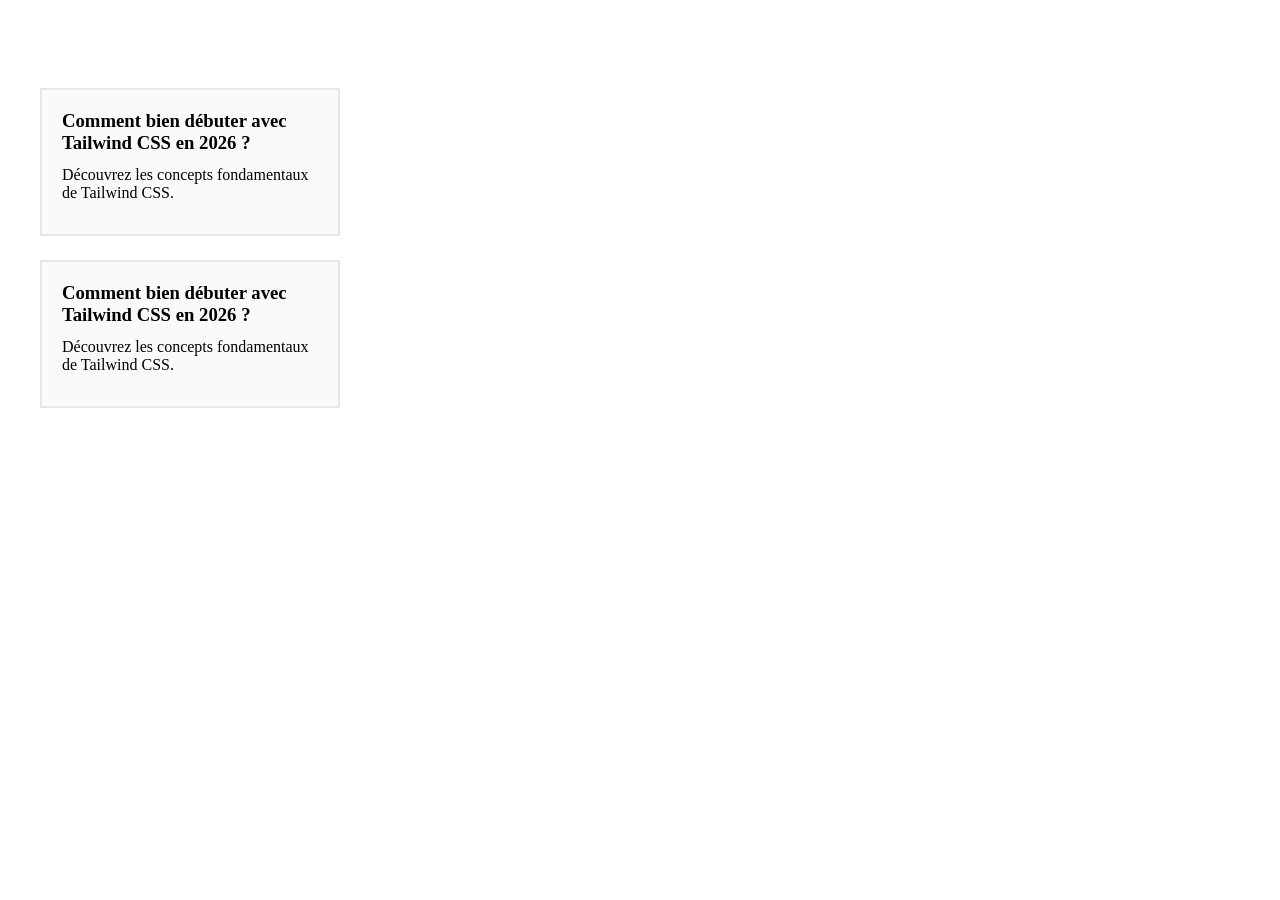
==== project-blog-boxmodel/index.html @ 61e52f77 "add" ====
<!DOCTYPE html>
<html lang="fr">
<head>
    <meta charset="UTF-8">
    <title>Mon Blog</title>
    <link rel="stylesheet" href="css/global.css">
    <link rel="stylesheet" href="css/components.css">
    <link rel="stylesheet" href="css/pages.css">
</head>
<body>
    
    <!-- Nouveau conteneur principal -->
    <section class="section-articles">
        <div class="conteneur-articles">
            
            <div class="carte-article">
                <div class="carte-contenu">
                    <h3>Comment bien débuter avec Tailwind CSS en 2026 ?</h3>
                    <p>Découvrez les concepts fondamentaux de Tailwind CSS.</p>
                </div>
            </div>

             <div class="carte-article">
                <div class="carte-contenu">
                    <h3>Comment bien débuter avec Tailwind CSS en 2026 ?</h3>
                    <p>Découvrez les concepts fondamentaux de Tailwind CSS.</p>
                </div>
            </div>

        </div>
    </section>

</body>
</html>
---- project-blog-boxmodel/css/global.css ----
* {
    box-sizing: border-box;
}
---- project-blog-boxmodel/css/components.css ----
.carte-article {
    width: 300px;
    background: #f9fafb;
    border: 2px solid #e5e7eb;
     margin-bottom: 24px;
}
.carte-contenu {
   padding: 20px;
}
.carte-contenu h3 {
    margin: 0; /* Enlève la marge par défaut du titre */
}

.carte-contenu p {
    margin: 12px 0; /* 12px en haut et en bas, 0 à gauche et à droite */
}
---- project-blog-boxmodel/css/pages.css ----
/* css/pages.css */
.conteneur-articles {
    max-width: 1200px;
    /* La marge "auto" à gauche et à droite centre l'élément */
    margin: 0 auto; 
}
.section-articles {
    padding: 80px 24px;
}
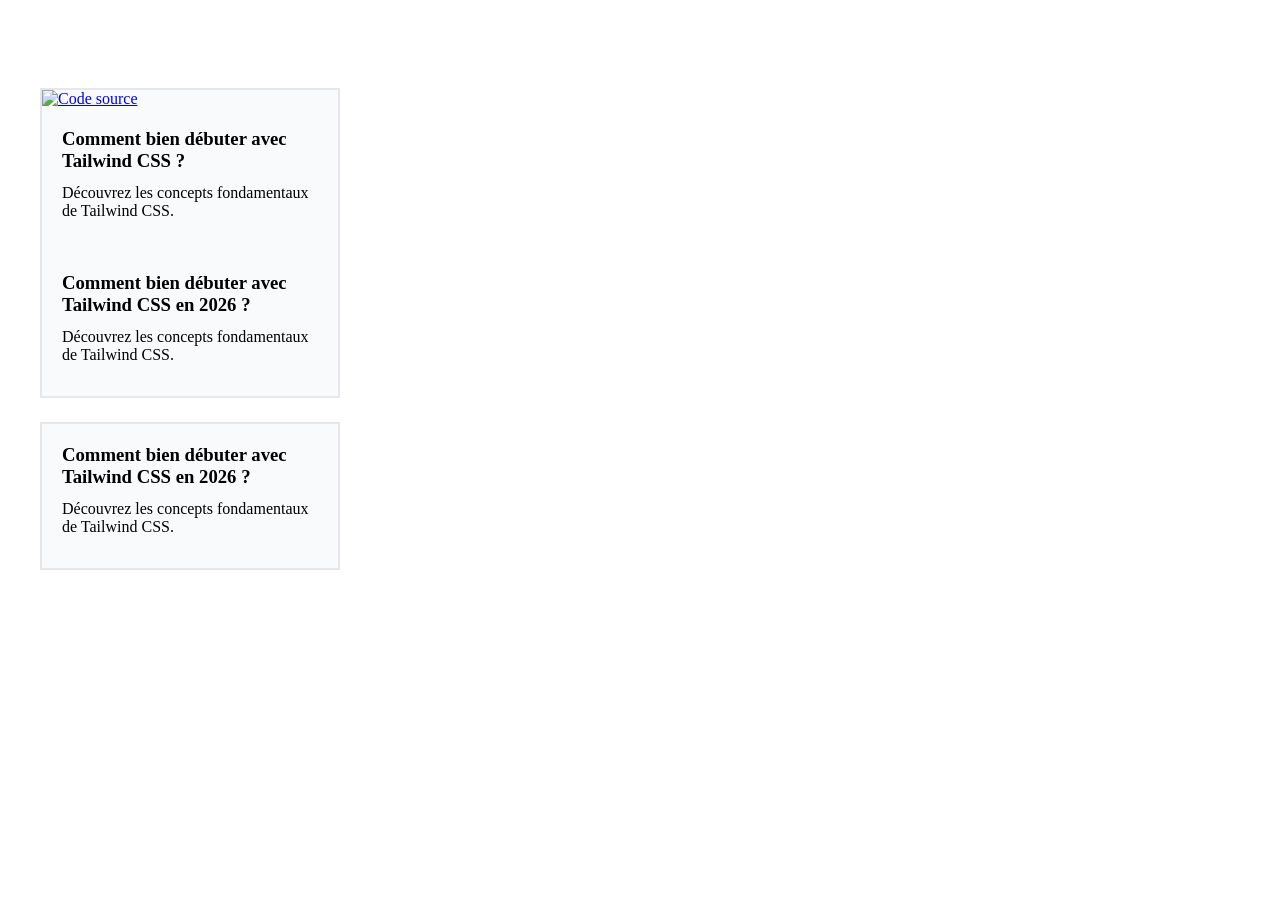
==== commit f76e0efd: "Update index.html" ====
--- a/project-blog-boxmodel/index.html
+++ b/project-blog-boxmodel/index.html
@@ -14,6 +14,18 @@
         <div class="conteneur-articles">
             
             <div class="carte-article">
+                    
+    <!-- Nouveau bloc image -->
+    <a href="#" class="carte-image">
+        <img src="images/article-example.png" alt="Code source">
+    </a>
+    
+    <!-- Bloc de contenu déjà existant -->
+    <div class="carte-contenu">
+        <h3>Comment bien débuter avec Tailwind CSS ?</h3>
+        <p>Découvrez les concepts fondamentaux de Tailwind CSS.</p>
+    </div>
+
                 <div class="carte-contenu">
                     <h3>Comment bien débuter avec Tailwind CSS en 2026 ?</h3>
                     <p>Découvrez les concepts fondamentaux de Tailwind CSS.</p>
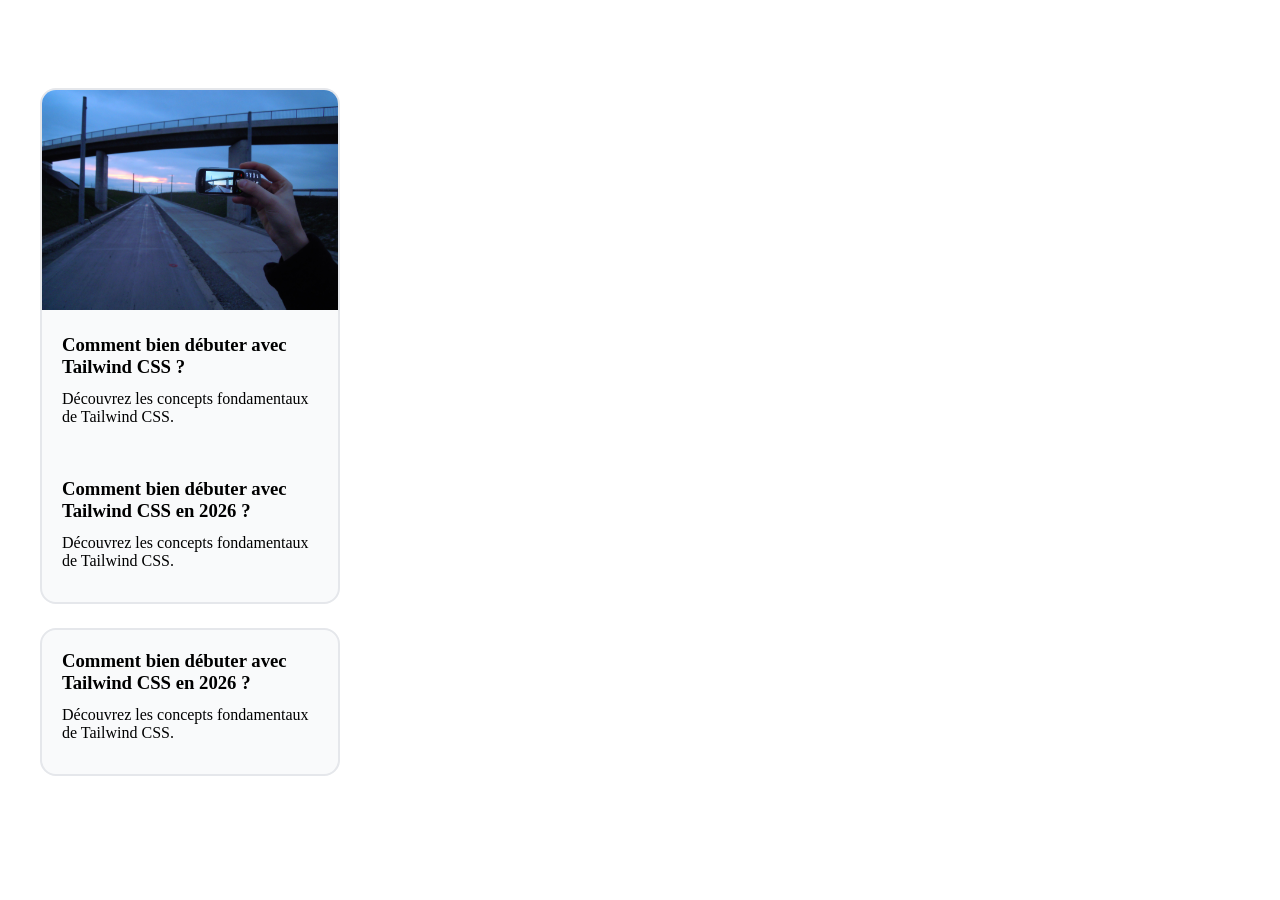
==== commit 2424bc31: "add" ====
--- a/project-blog-boxmodel/index.html
+++ b/project-blog-boxmodel/index.html
@@ -17,7 +17,7 @@
                     
     <!-- Nouveau bloc image -->
     <a href="#" class="carte-image">
-        <img src="images/article-example.png" alt="Code source">
+        <img src="Image_created_with_a_mobile_phone.png" alt="Code source">
     </a>
     
     <!-- Bloc de contenu déjà existant -->
--- a/project-blog-boxmodel/css/components.css
+++ b/project-blog-boxmodel/css/components.css
@@ -2,7 +2,11 @@
     width: 300px;
     background: #f9fafb;
     border: 2px solid #e5e7eb;
-     margin-bottom: 24px;
+    margin-bottom: 24px;
+    
+    /* Nouvelles règles : */
+    border-radius: 16px;
+    overflow: hidden;
 }
 .carte-contenu {
    padding: 20px;
@@ -14,3 +18,13 @@
 .carte-contenu p {
     margin: 12px 0; /* 12px en haut et en bas, 0 à gauche et à droite */
 }
+
+.carte-image {
+    display: block; /* Retire le petit espace parasite sous les liens */
+}
+
+.carte-image img {
+    width: 100%;
+    height: 220px;
+    object-fit: cover;
+}
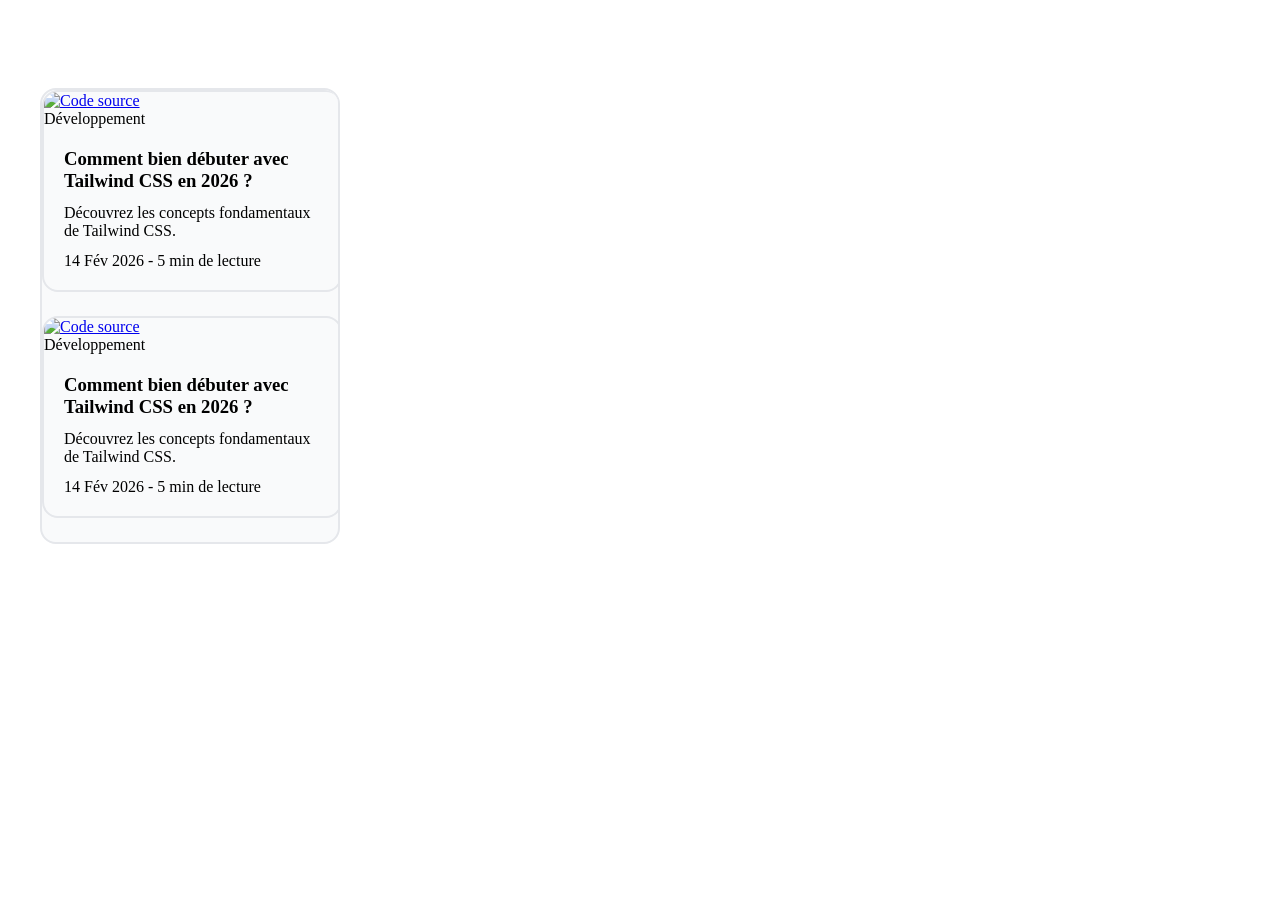
==== commit 70167657: "Modify article structure and update content Updated article content and added new image blocks." ====
--- a/project-blog-boxmodel/index.html
+++ b/project-blog-boxmodel/index.html
@@ -15,31 +15,44 @@
             
             <div class="carte-article">
                     
-    <!-- Nouveau bloc image -->
+   <div class="carte-article">
     <a href="#" class="carte-image">
-        <img src="Image_created_with_a_mobile_phone.png" alt="Code source">
+        <img src="image_" alt="Code source">
     </a>
     
-    <!-- Bloc de contenu déjà existant -->
+    <!-- Nouvelle étiquette (entre l'image et le contenu) -->
+    <span class="etiquette-categorie bleu">Développement</span>
+    
     <div class="carte-contenu">
-        <h3>Comment bien débuter avec Tailwind CSS ?</h3>
+        <h3>Comment bien débuter avec Tailwind CSS en 2026 ?</h3>
         <p>Découvrez les concepts fondamentaux de Tailwind CSS.</p>
+        
+        <!-- Nouvelles métadonnées (fin du contenu) -->
+        <div class="carte-meta">
+            <span>14 Fév 2026</span>
+            <span>- 5 min de lecture</span>
+        </div>
     </div>
-
-                <div class="carte-contenu">
-                    <h3>Comment bien débuter avec Tailwind CSS en 2026 ?</h3>
-                    <p>Découvrez les concepts fondamentaux de Tailwind CSS.</p>
-                </div>
-            </div>
-
-             <div class="carte-article">
-                <div class="carte-contenu">
-                    <h3>Comment bien débuter avec Tailwind CSS en 2026 ?</h3>
-                    <p>Découvrez les concepts fondamentaux de Tailwind CSS.</p>
-                </div>
-            </div>
-
+</div>
+<div class="carte-article">
+    <a href="#" class="carte-image">
+        <img src="images/article-example.png" alt="Code source">
+    </a>
+    
+    <!-- Nouvelle étiquette (entre l'image et le contenu) -->
+    <span class="etiquette-categorie bleu">Développement</span>
+    
+    <div class="carte-contenu">
+        <h3>Comment bien débuter avec Tailwind CSS en 2026 ?</h3>
+        <p>Découvrez les concepts fondamentaux de Tailwind CSS.</p>
+        
+        <!-- Nouvelles métadonnées (fin du contenu) -->
+        <div class="carte-meta">
+            <span>14 Fév 2026</span>
+            <span>- 5 min de lecture</span>
         </div>
+    </div>
+</div>
     </section>
 
 </body>
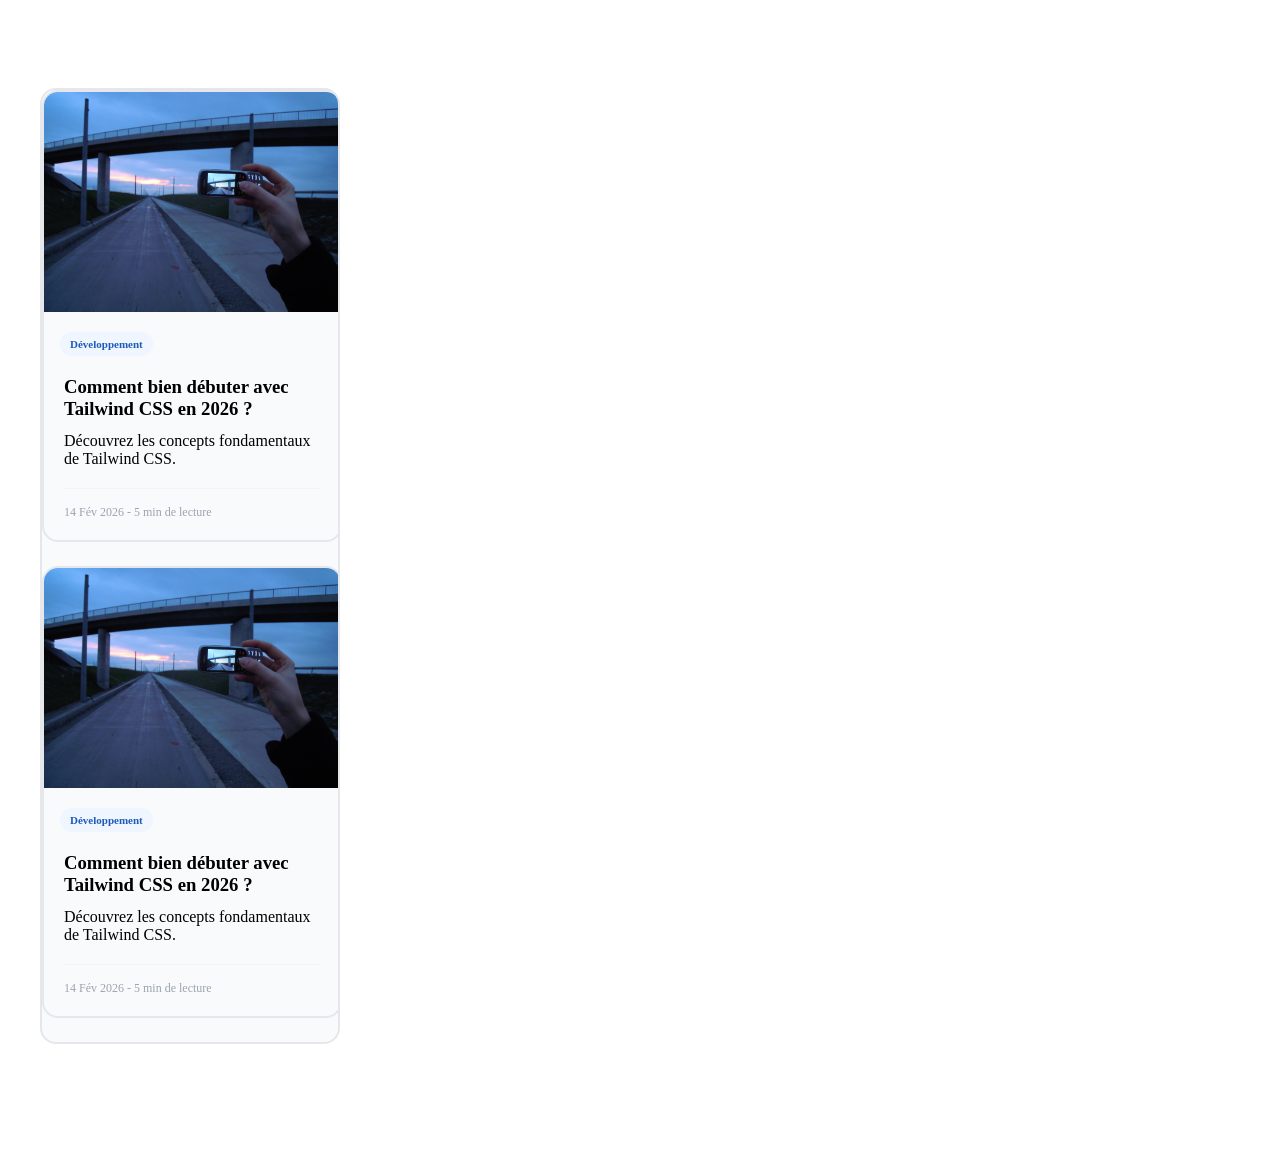
==== commit b83b83c2: "add image and ajouter des modification on css" ====
--- a/project-blog-boxmodel/index.html
+++ b/project-blog-boxmodel/index.html
@@ -17,7 +17,7 @@
                     
    <div class="carte-article">
     <a href="#" class="carte-image">
-        <img src="image_" alt="Code source">
+        <img src="Image_created_with_a_mobile_phone.png" alt="Code source">
     </a>
     
     <!-- Nouvelle étiquette (entre l'image et le contenu) -->
@@ -36,7 +36,7 @@
 </div>
 <div class="carte-article">
     <a href="#" class="carte-image">
-        <img src="images/article-example.png" alt="Code source">
+        <img src="Image_created_with_a_mobile_phone.png" alt="Code source">
     </a>
     
     <!-- Nouvelle étiquette (entre l'image et le contenu) -->
--- a/project-blog-boxmodel/css/components.css
+++ b/project-blog-boxmodel/css/components.css
@@ -28,3 +28,21 @@
     height: 220px;
     object-fit: cover;
 }
+.etiquette-categorie {
+    display: inline-block;
+    margin: 16px 16px 0;
+    padding: 6px 10px;
+    font-size: 11px;
+    font-weight: 700;
+    border-radius: 99px;
+    background: #f0f6ff;
+    color: #1c5bba;
+}
+
+.carte-meta {
+    margin-top: 20px;
+    padding-top: 16px;
+    font-size: 12px;
+    color: #9ca3af;
+    border-top: 1px solid #f3f4f6;
+}
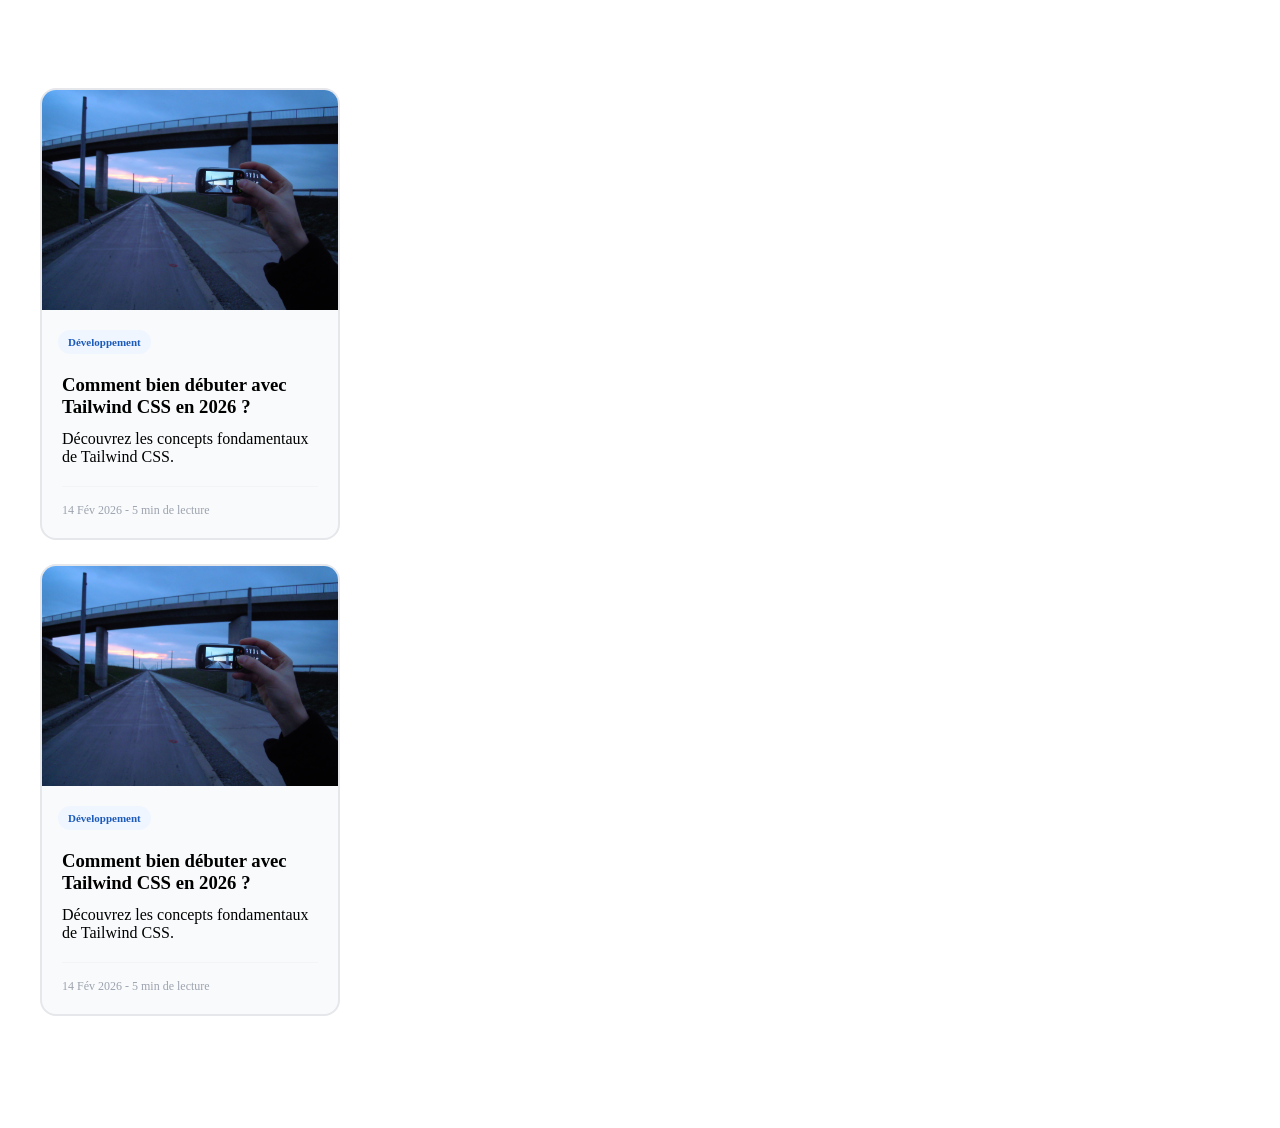
==== commit 846a34cd: "add" ====
--- a/project-blog-boxmodel/index.html
+++ b/project-blog-boxmodel/index.html
@@ -12,8 +12,6 @@
     <!-- Nouveau conteneur principal -->
     <section class="section-articles">
         <div class="conteneur-articles">
-            
-            <div class="carte-article">
                     
    <div class="carte-article">
     <a href="#" class="carte-image">
@@ -51,7 +49,7 @@
             <span>14 Fév 2026</span>
             <span>- 5 min de lecture</span>
         </div>
-    </div>
+    
 </div>
     </section>
 
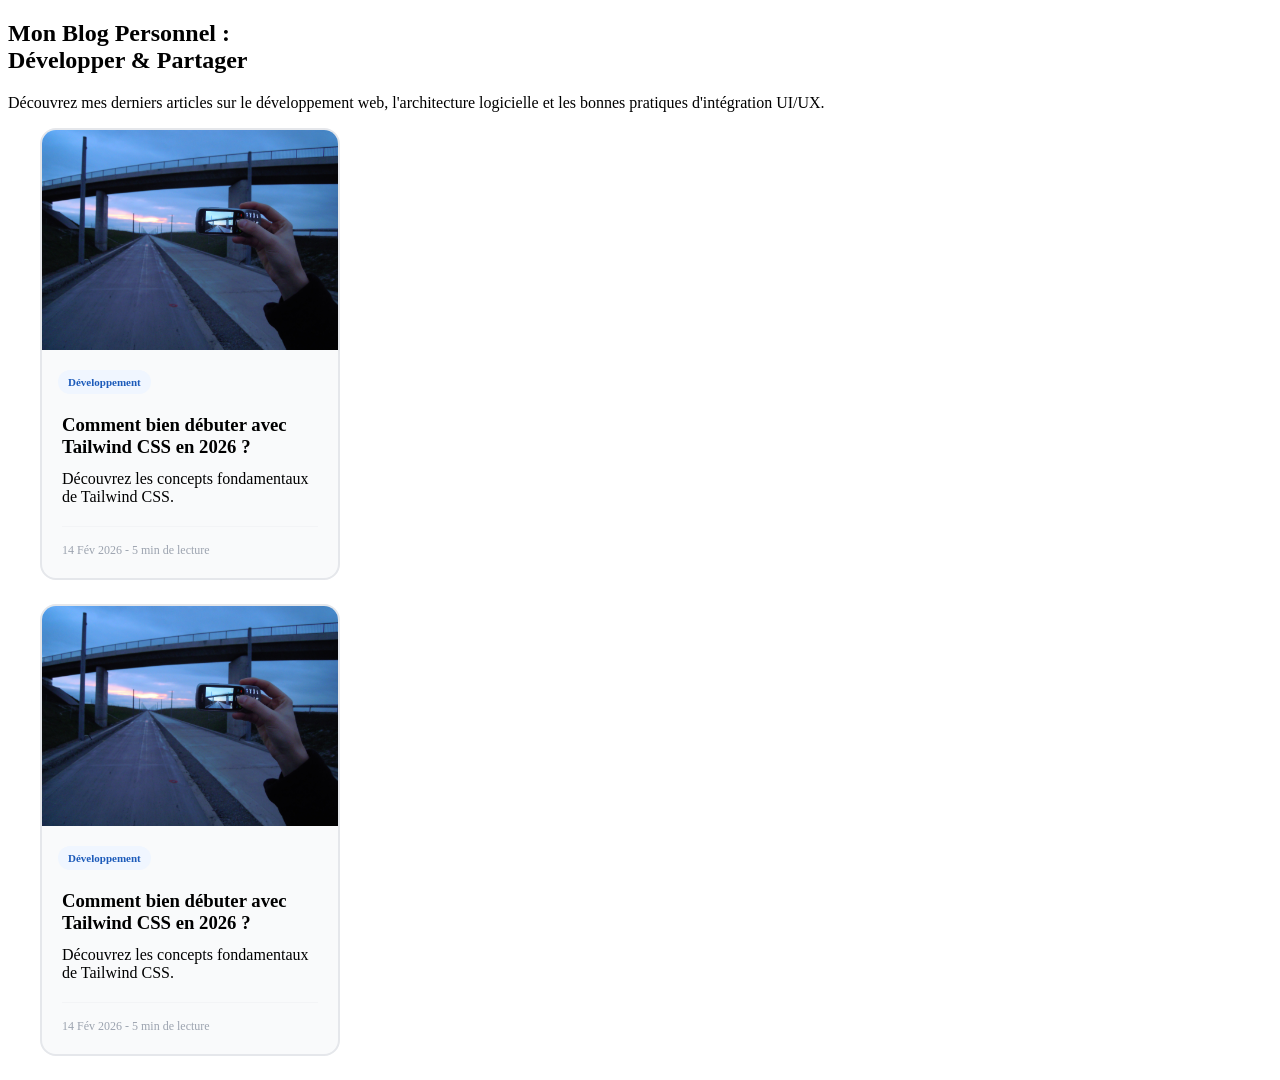
==== commit 9be993c6: "add" ====
--- a/project-blog-boxmodel/index.html
+++ b/project-blog-boxmodel/index.html
@@ -10,7 +10,11 @@
 <body>
     
     <!-- Nouveau conteneur principal -->
-    <section class="section-articles">
+  <section class="banniere-accueil">
+    <h1>Mon Blog Personnel :<br><span>Développer &amp; Partager</span></h1>
+    
+    <p>Découvrez mes derniers articles sur le développement web, l'architecture logicielle et les bonnes pratiques d'intégration UI/UX.</p>
+    
         <div class="conteneur-articles">
                     
    <div class="carte-article">
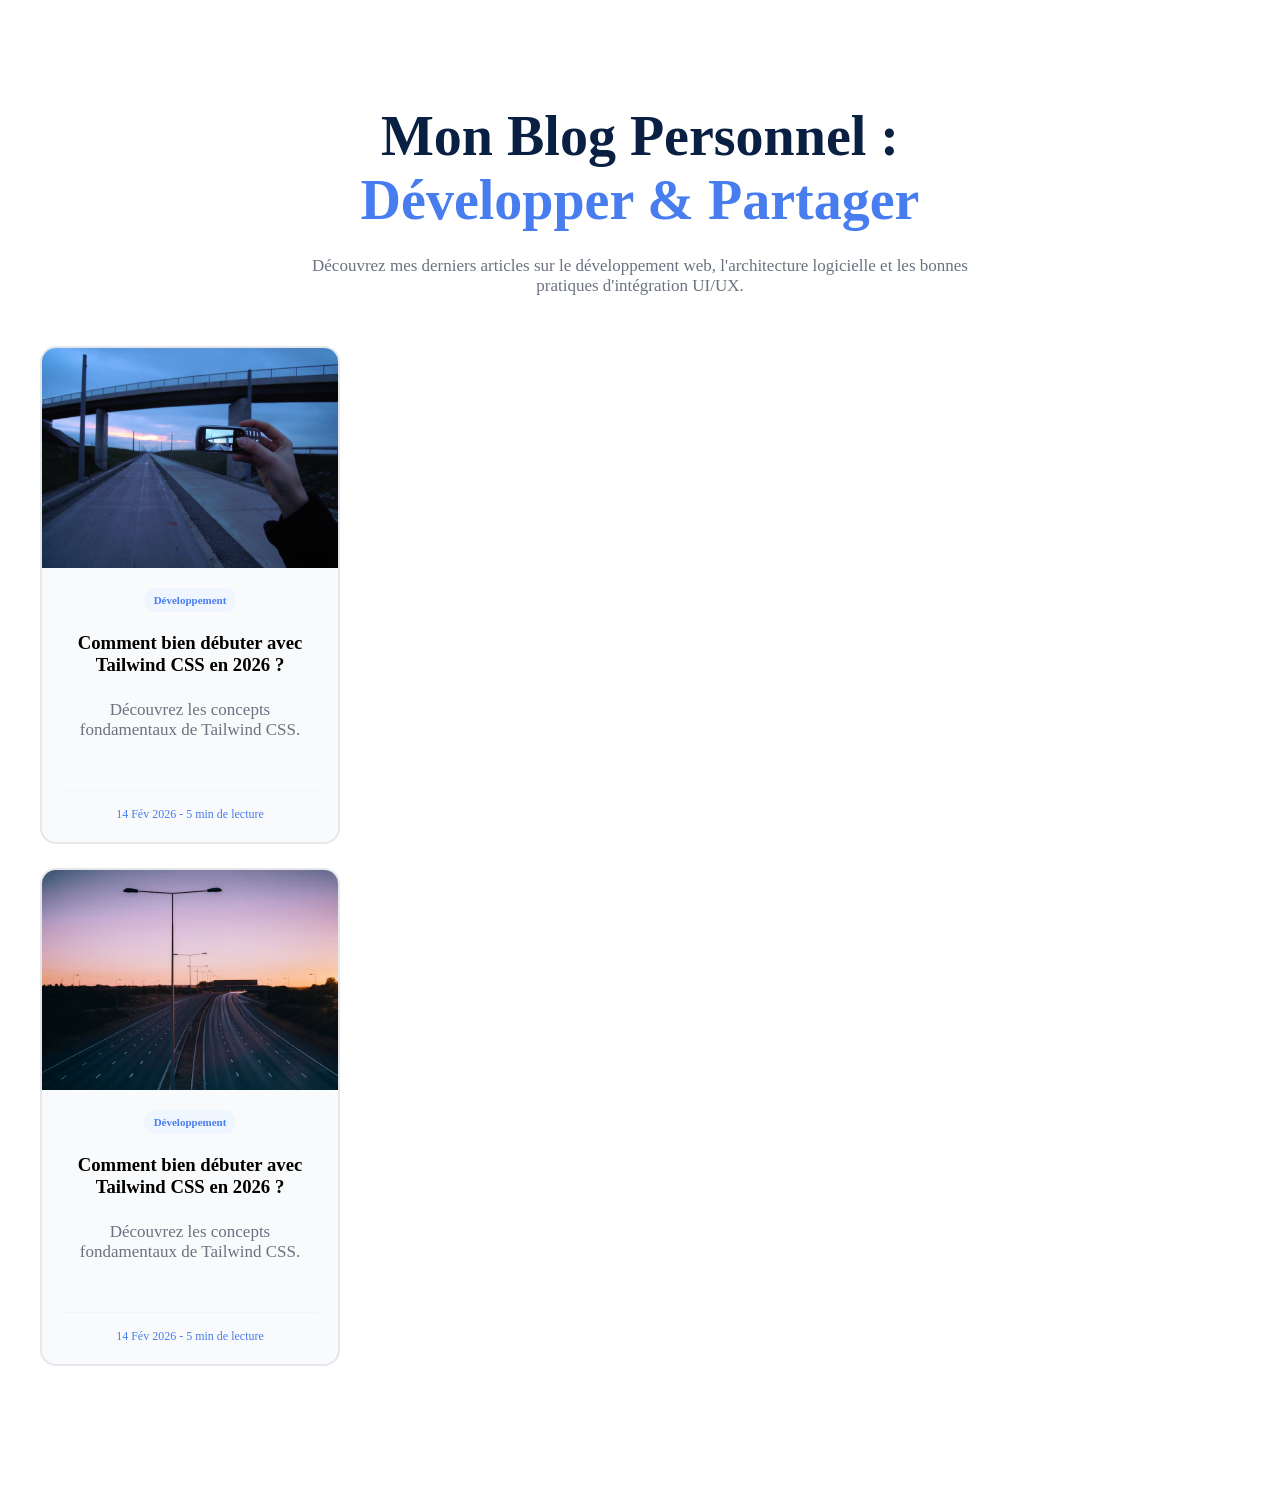
==== commit 1d4e741d: "add" ====
--- a/project-blog-boxmodel/index.html
+++ b/project-blog-boxmodel/index.html
@@ -14,12 +14,12 @@
     <h1>Mon Blog Personnel :<br><span>Développer &amp; Partager</span></h1>
     
     <p>Découvrez mes derniers articles sur le développement web, l'architecture logicielle et les bonnes pratiques d'intégration UI/UX.</p>
-    
+
         <div class="conteneur-articles">
                     
    <div class="carte-article">
     <a href="#" class="carte-image">
-        <img src="Image_created_with_a_mobile_phone.png" alt="Code source">
+        <img src="images/Image_created_with_a_mobile_phone.png" alt="Code source">
     </a>
     
     <!-- Nouvelle étiquette (entre l'image et le contenu) -->
@@ -38,7 +38,7 @@
 </div>
 <div class="carte-article">
     <a href="#" class="carte-image">
-        <img src="Image_created_with_a_mobile_phone.png" alt="Code source">
+        <img src="images/photo-1530577069125-690c71d9a9fc.avif" alt="Code source">
     </a>
     
     <!-- Nouvelle étiquette (entre l'image et le contenu) -->
--- a/project-blog-boxmodel/css/pages.css
+++ b/project-blog-boxmodel/css/pages.css
@@ -7,3 +7,27 @@
 .section-articles {
     padding: 80px 24px;
 }
+.banniere-accueil {
+    padding: 96px 24px;
+    text-align: center;
+    background: #ffffff;
+    /* Petit effet de fond (grille) pour le style */
+    background-image: radial-gradient(#e5e7eb 1px, transparent 1px);
+    background-size: 50px 24px;
+}
+.banniere-accueil span{
+    color: rgb(72, 125, 239);
+}
+.banniere-accueil h1 {
+    max-width: 850px;
+    margin: 0 auto; /* Centre le titre de 850px au milieu de la page */
+    font-size: 56px;
+    color: #0a2042;
+}
+
+.banniere-accueil p {
+    max-width: 680px;
+    margin: 24px auto 50px; /* 24px en haut, Auto à gauche/droite, 0 en bas */
+    font-size: 17px;
+    color: #6b7280;
+}
